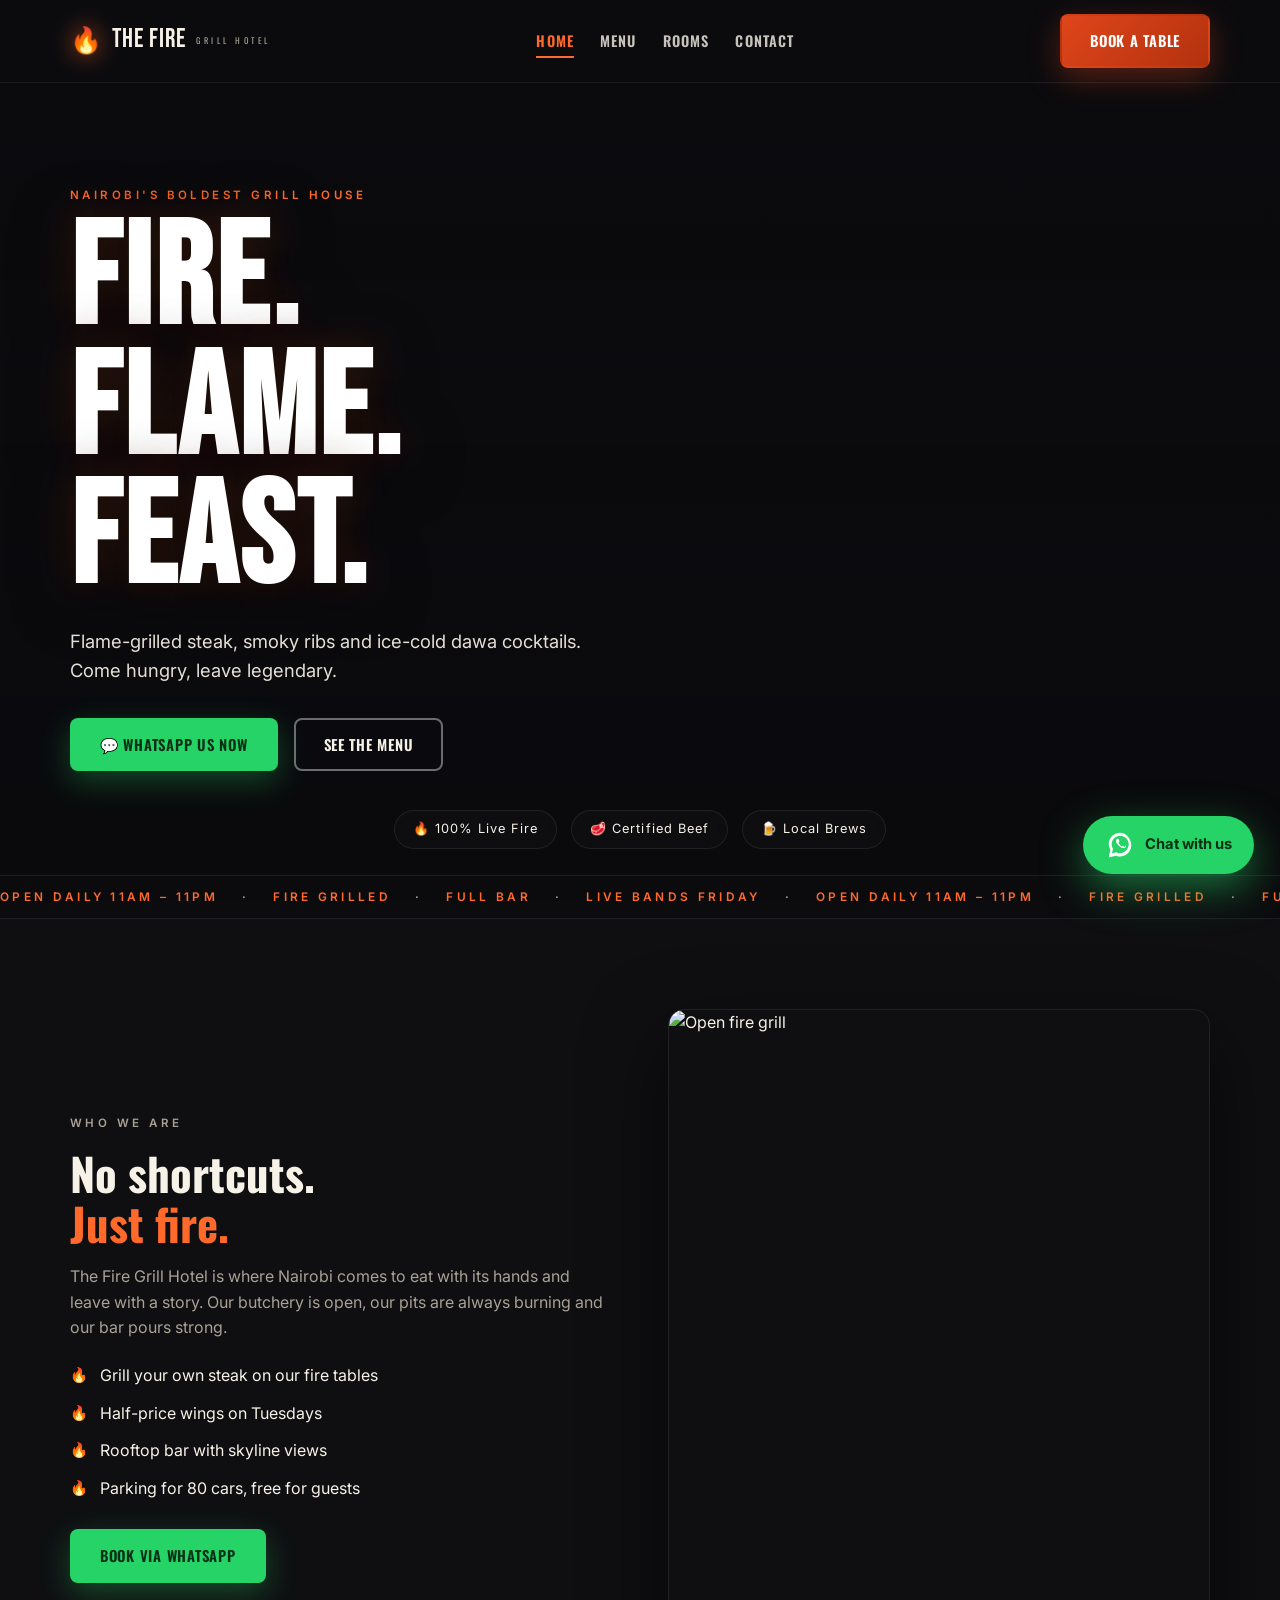
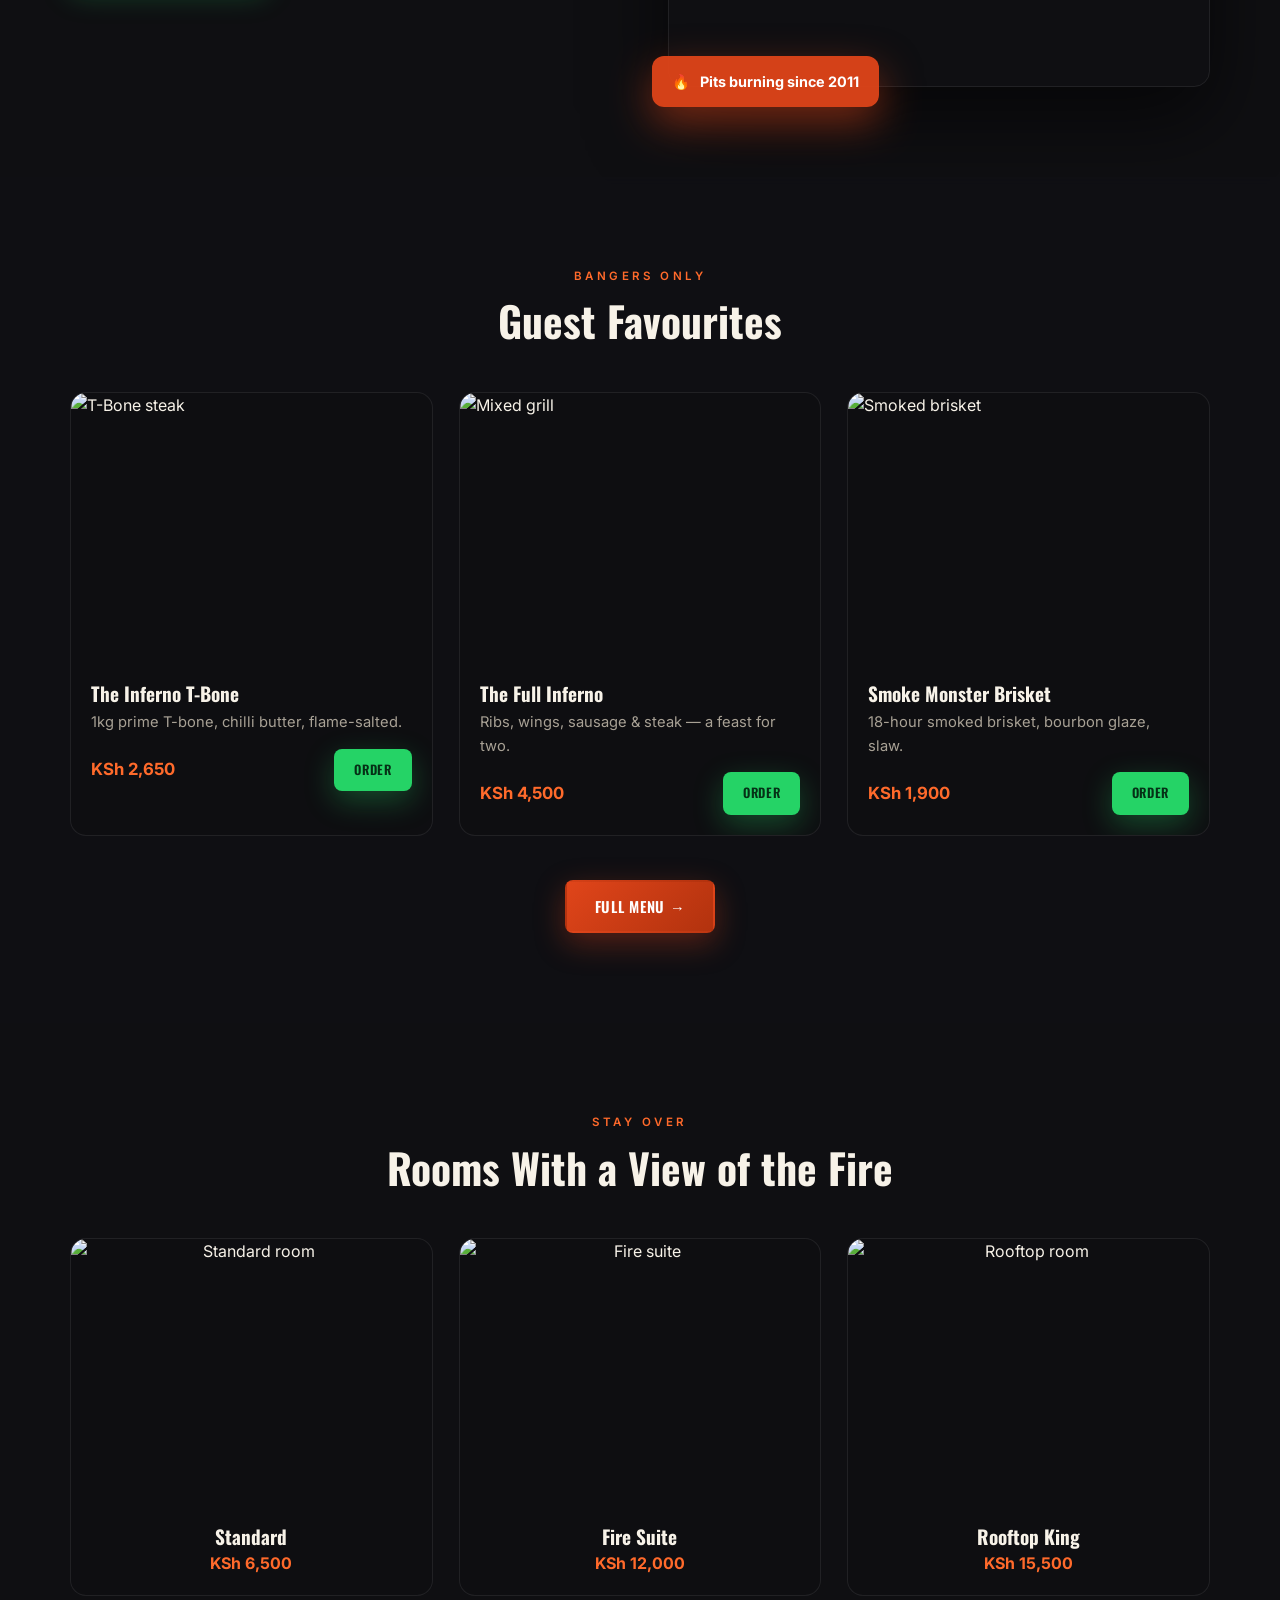
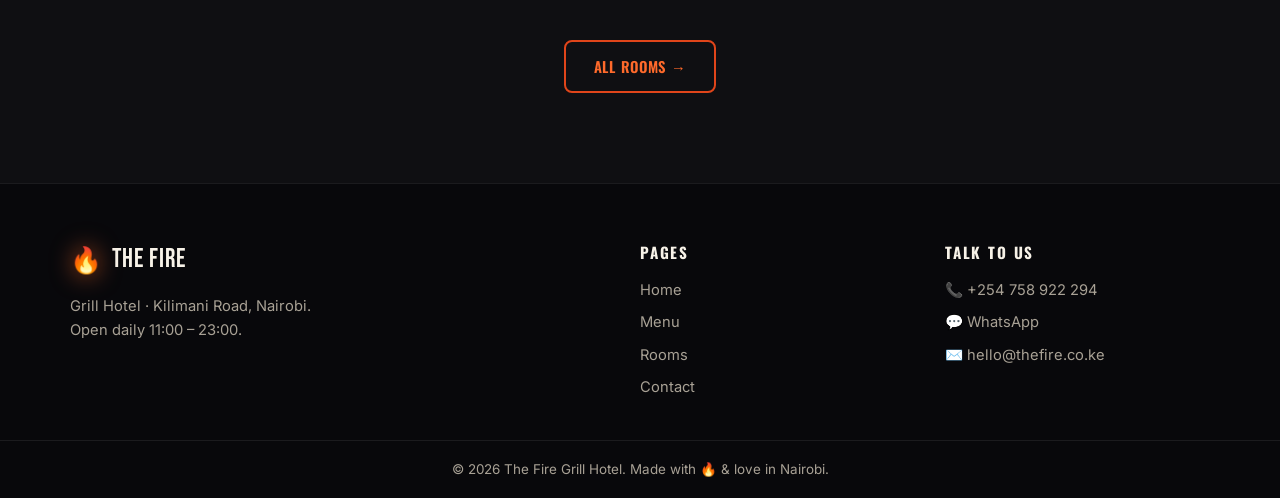
==== index.html @ 4947a5c0 "Initial commit: grill hotel with background image and WhatsApp integration" ====
<!DOCTYPE html>
<html lang="en">
<head>
  <meta charset="UTF-8" />
  <meta name="viewport" content="width=device-width, initial-scale=1.0" />
  <title>The Fire Grill Hotel — Home</title>
  <meta name="description" content="The Fire Grill Hotel — a bold grill house in Nairobi. Flame-grilled feasts, cool drinks and a warm welcome. Book on WhatsApp." />
  <link rel="preconnect" href="https://fonts.googleapis.com" />
  <link rel="preconnect" href="https://fonts.gstatic.com" crossorigin />
  <link href="https://fonts.googleapis.com/css2?family=Bebas+Neue&family=Oswald:wght@400;500;600&family=Inter:wght@300;400;500;600&display=swap" rel="stylesheet" />
  <link rel="stylesheet" href="css/style.css" />
</head>
<body>

  <!-- ====== FIXED BACKGROUND ====== -->
  <div class="bg-image" aria-hidden="true"></div>
  <div class="bg-tint" aria-hidden="true"></div>

  <!-- ====== NAV ====== -->
  <header class="nav" id="navbar">
    <div class="container nav-inner">
      <a href="index.html" class="brand">
        <span class="brand-mark">🔥</span>
        <span class="brand-text">THE FIRE</span>
        <small>GRILL HOTEL</small>
      </a>
      <nav class="nav-links" id="navLinks">
        <a href="index.html" class="active">Home</a>
        <a href="menu.html">Menu</a>
        <a href="rooms.html">Rooms</a>
        <a href="contact.html">Contact</a>
      </nav>
      <a href="contact.html" class="btn btn-solid nav-cta">Book a Table</a>
      <button class="hamburger" id="hamburger" aria-label="Menu"><span></span><span></span><span></span></button>
    </div>
  </header>

  <!-- ====== HERO ====== -->
  <section class="hero" id="home">
    <div class="container hero-content">
      <p class="eyebrow">Nairobi's Boldest Grill House</p>
      <h1 class="hero-title">FIRE.<br />FLAME.<br />FEAST.</h1>
      <p class="hero-sub">Flame-grilled steak, smoky ribs and ice-cold dawa cocktails. Come hungry, leave legendary.</p>
      <div class="hero-actions">
        <a href="https://wa.me/254758922294" target="_blank" rel="noopener" class="btn btn-wa">💬 WhatsApp Us Now</a>
        <a href="menu.html" class="btn btn-ghost">See the Menu</a>
      </div>
    </div>
    <div class="hero-badges">
      <span>🔥 100% Live Fire</span>
      <span>🥩 Certified Beef</span>
      <span>🍺 Local Brews</span>
    </div>
  </section>

  <!-- ====== TICKER ====== -->
  <div class="ticker">
    <div class="ticker-track">
      <span>OPEN DAILY 11AM – 11PM</span><span>·</span><span>FIRE GRILLED</span><span>·</span><span>FULL BAR</span><span>·</span><span>LIVE BANDS FRIDAY</span><span>·</span>
      <span>OPEN DAILY 11AM – 11PM</span><span>·</span><span>FIRE GRILLED</span><span>·</span><span>FULL BAR</span><span>·</span><span>LIVE BANDS FRIDAY</span><span>·</span>
    </div>
  </div>

  <!-- ====== ABOUT ====== -->
  <section class="section">
    <div class="container split">
      <div class="split-text">
        <p class="eyebrow">Who We Are</p>
        <h2>No shortcuts.<br /><em>Just fire.</em></h2>
        <p>The Fire Grill Hotel is where Nairobi comes to eat with its hands and leave with a story. Our butchery is open, our pits are always burning and our bar pours strong.</p>
        <ul class="tick-list">
          <li>Grill your own steak on our fire tables</li>
          <li>Half-price wings on Tuesdays</li>
          <li>Rooftop bar with skyline views</li>
          <li>Parking for 80 cars, free for guests</li>
        </ul>
        <a href="https://wa.me/254758922294?text=Hi%20The%20Fire!%20I%27d%20like%20to%20make%20a%20booking." target="_blank" rel="noopener" class="btn btn-wa">Book via WhatsApp</a>
      </div>
      <div class="split-media">
        <img src="https://images.unsplash.com/photo-1555396273-367ea4eb4db5?auto=format&fit=crop&w=900&q=80" alt="Open fire grill" loading="lazy" />
        <div class="flame-badge">🔥<span>Pits burning since 2011</span></div>
      </div>
    </div>
  </section>

  <!-- ====== SIGNATURES ====== -->
  <section class="section dark">
    <div class="container">
      <div class="section-head">
        <p class="eyebrow">Bangers Only</p>
        <h2>Guest Favourites</h2>
      </div>
      <div class="card-grid">
        <article class="flame-card">
          <img src="https://images.unsplash.com/photo-1600891964092-4316c288032e?auto=format&fit=crop&w=700&q=80" alt="T-Bone steak" loading="lazy" />
          <div class="card-body">
            <h3>The Inferno T-Bone</h3>
            <p>1kg prime T-bone, chilli butter, flame-salted.</p>
            <div class="card-foot"><span class="price">KSh 2,650</span><a href="https://wa.me/254758922294?text=Hi!%20I%27d%20like%20to%20order%20The%20Inferno%20T-Bone." target="_blank" rel="noopener" class="btn btn-mini btn-wa">Order</a></div>
          </div>
        </article>
        <article class="flame-card">
          <img src="https://images.unsplash.com/photo-1555939594-58d7cb561ad1?auto=format&fit=crop&w=700&q=80" alt="Mixed grill" loading="lazy" />
          <div class="card-body">
            <h3>The Full Inferno</h3>
            <p>Ribs, wings, sausage &amp; steak — a feast for two.</p>
            <div class="card-foot"><span class="price">KSh 4,500</span><a href="https://wa.me/254758922294?text=Hi!%20I%27d%20like%20to%20order%20The%20Full%20Inferno%20platter." target="_blank" rel="noopener" class="btn btn-mini btn-wa">Order</a></div>
          </div>
        </article>
        <article class="flame-card">
          <img src="https://images.unsplash.com/photo-1551024506-0bccd828d307?auto=format&fit=crop&w=700&q=80" alt="Smoked brisket" loading="lazy" />
          <div class="card-body">
            <h3>Smoke Monster Brisket</h3>
            <p>18-hour smoked brisket, bourbon glaze, slaw.</p>
            <div class="card-foot"><span class="price">KSh 1,900</span><a href="https://wa.me/254758922294?text=Hi!%20I%27d%20like%20to%20order%20the%20Smoke%20Monster%20Brisket." target="_blank" rel="noopener" class="btn btn-mini btn-wa">Order</a></div>
          </div>
        </article>
      </div>
      <div class="center-cta"><a href="menu.html" class="btn btn-solid">Full Menu →</a></div>
    </div>
  </section>

  <!-- ====== ROOMS TASTE ====== -->
  <section class="section">
    <div class="container">
      <div class="section-head">
        <p class="eyebrow">Stay Over</p>
        <h2>Rooms With a View of the Fire</h2>
      </div>
      <div class="room-strip">
        <div class="room-tile">
          <img src="https://images.unsplash.com/photo-1590490360182-c33d57733427?auto=format&fit=crop&w=700&q=80" alt="Standard room" loading="lazy" />
          <h3>Standard</h3>
          <span>KSh 6,500</span>
        </div>
        <div class="room-tile">
          <img src="https://images.unsplash.com/photo-1591088398332-8a7791972843?auto=format&fit=crop&w=700&q=80" alt="Fire suite" loading="lazy" />
          <h3>Fire Suite</h3>
          <span>KSh 12,000</span>
        </div>
        <div class="room-tile">
          <img src="https://images.unsplash.com/photo-1611892440504-42a792e24d32?auto=format&fit=crop&w=700&q=80" alt="Rooftop room" loading="lazy" />
          <h3>Rooftop King</h3>
          <span>KSh 15,500</span>
        </div>
      </div>
      <div class="center-cta"><a href="rooms.html" class="btn btn-outline">All Rooms →</a></div>
    </div>
  </section>

  <!-- ====== FOOTER ====== -->
  <footer class="footer">
    <div class="container footer-grid">
      <div class="footer-brand">
        <a href="index.html" class="brand"><span class="brand-mark">🔥</span><span class="brand-text">THE FIRE</span></a>
        <p>Grill Hotel · Kilimani Road, Nairobi.<br />Open daily 11:00 – 23:00.</p>
      </div>
      <div>
        <h4>Pages</h4>
        <ul>
          <li><a href="index.html">Home</a></li>
          <li><a href="menu.html">Menu</a></li>
          <li><a href="rooms.html">Rooms</a></li>
          <li><a href="contact.html">Contact</a></li>
        </ul>
      </div>
      <div>
        <h4>Talk to Us</h4>
        <ul>
          <li>📞 +254 758 922 294</li>
          <li><a href="https://wa.me/254758922294" target="_blank" rel="noopener">💬 WhatsApp</a></li>
          <li>✉️ hello@thefire.co.ke</li>
        </ul>
      </div>
    </div>
    <div class="footer-bottom"><p>© 2026 The Fire Grill Hotel. Made with 🔥 &amp; love in Nairobi.</p></div>
  </footer>

  <!-- ====== FLOATING WHATSAPP BUTTON ====== -->
  <a href="https://wa.me/254758922294?text=Hi%20The%20Fire%20Grill%20Hotel!%20I%27d%20like%20to%20make%20a%20reservation." class="wa-float" target="_blank" rel="noopener" aria-label="Chat on WhatsApp">
    <svg viewBox="0 0 32 32" width="30" height="30" fill="#fff" aria-hidden="true"><path d="M16 3C9.4 3 4 8.4 4 15c0 2.1.6 4.2 1.7 6L4 29l8.2-1.6c1.2.6 2.5.9 3.8.9 6.6 0 12-5.4 12-12S22.6 3 16 3zm0 21.8c-1.2 0-2.4-.3-3.4-.9l-.2-.1-4.9 1 1-4.8-.2-.3c-.8-1.3-1.2-2.8-1.2-4.4 0-5 4.1-9.1 9.1-9.1s9.1 4.1 9.1 9.1-4.2 9.5-9.3 9.5zm5-6.8c-.3-.1-1.6-.8-1.9-.9-.3-.1-.5-.1-.7.1-.2.3-.8.9-1 .1-.2-.1-.9-.9-1.7-1.7-.6-.7-1-1.4-1.2-1.7-.1-.2 0-.4.1-.6l.4-.5c.1-.2.2-.3.3-.5.1-.2 0-.4 0-.5l-.9-2.1c-.2-.5-.4-.4-.6-.4h-.5c-.2 0-.5.1-.7.3-.2.3-.9.9-.9 2.2s.9 2.5 1.1 2.7c.1.2 1.9 2.9 4.5 4.1.6.3 1.1.4 1.5.6.6.2 1.2.2 1.6.1.5-.1 1.6-.7 1.8-1.3.2-.6.2-1.2.2-1.3-.1-.1-.3-.2-.6-.3z"/></svg>
    <span>Chat with us</span>
  </a>

  <script src="js/main.js"></script>
</body>
</html>
---- css/style.css ----
/* ============================================
   The Fire Grill Hotel — Background + WhatsApp
   ============================================ */
:root {
  --coal: #0f0f12;
  --coal-2: rgba(24, 24, 30, 0.92);
  --ember: #e0451a;
  --ember-hi: #ff6a2b;
  --cream: #f7f2e8;
  --muted: #a8a195;
  --line: rgba(255, 255, 255, 0.08);
  --wa: #25d366;
  --wa-dark: #128c4b;
  --display: "Bebas Neue", "Oswald", sans-serif;
  --head: "Oswald", sans-serif;
  --body: "Inter", "Segoe UI", sans-serif;
}

* { margin: 0; padding: 0; box-sizing: border-box; }
html { scroll-behavior: smooth; }
body { font-family: var(--body); background: var(--coal); color: var(--cream); line-height: 1.6; overflow-x: hidden; }
img { max-width: 100%; display: block; }
a { color: inherit; text-decoration: none; }
ul { list-style: none; }

.container { width: min(1140px, 92%); margin: 0 auto; }
.section { padding: 90px 0; }
.dark { background: rgba(16, 16, 20, 0.85); backdrop-filter: blur(4px); }
.center-cta { text-align: center; margin-top: 44px; }

/* ---------- FIXED BACKGROUND IMAGE ---------- */
.bg-image {
  position: fixed;
  inset: 0;
  z-index: -2;
  background: url("https://images.unsplash.com/photo-1555396273-367ea4eb4db5?auto=format&fit=crop&w=2000&q=80") center 35% / cover no-repeat;
}
.bg-tint {
  position: fixed;
  inset: 0;
  z-index: -1;
  background: linear-gradient(180deg, rgba(10, 10, 13, 0.88) 0%, rgba(10, 10, 13, 0.78) 40%, rgba(10, 10, 13, 0.92) 100%);
}

.eyebrow {
  color: var(--ember-hi);
  text-transform: uppercase;
  letter-spacing: 0.3em;
  font-size: 0.72rem;
  font-weight: 600;
  margin-bottom: 12px;
}
h1, h2, h3 { font-family: var(--head); line-height: 1.12; }
h1 { font-family: var(--display); letter-spacing: 0.02em; }
h2 { font-size: clamp(1.8rem, 3.5vw, 2.6rem); margin-bottom: 16px; }
h2 em { font-style: normal; color: var(--ember-hi); }
.section-head { text-align: center; max-width: 640px; margin: 0 auto 48px; }
.section-head p:last-child { color: var(--muted); }

/* ---------- Buttons ---------- */
.btn {
  display: inline-block;
  padding: 13px 28px;
  border-radius: 8px;
  font-weight: 600;
  letter-spacing: 0.05em;
  font-size: 0.92rem;
  border: 2px solid transparent;
  cursor: pointer;
  transition: transform 0.25s ease, background 0.25s ease, box-shadow 0.25s ease;
  text-transform: uppercase;
  font-family: var(--head);
}
.btn-solid { background: linear-gradient(135deg, var(--ember), #b2320e); color: #fff; box-shadow: 0 10px 30px rgba(224, 69, 26, 0.35); }
.btn-solid:hover { transform: translateY(-3px); box-shadow: 0 16px 40px rgba(224, 69, 26, 0.5); }
.btn-ghost { border-color: rgba(255, 255, 255, 0.4); color: var(--cream); }
.btn-ghost:hover { border-color: var(--ember-hi); color: var(--ember-hi); transform: translateY(-3px); }
.btn-outline { border-color: var(--ember); color: var(--ember-hi); }
.btn-outline:hover { background: var(--ember); color: #fff; transform: translateY(-3px); }
.btn-wa { background: var(--wa); color: #053016; box-shadow: 0 10px 30px rgba(37, 211, 102, 0.3); }
.btn-wa:hover { background: #2ee571; transform: translateY(-3px); box-shadow: 0 16px 44px rgba(37, 211, 102, 0.45); }
.btn-mini { padding: 9px 18px; font-size: 0.8rem; }
.btn-lg { padding: 16px 38px; font-size: 1rem; }
.btn-block { width: 100%; text-align: center; }

/* ---------- Nav ---------- */
.nav { position: sticky; top: 0; z-index: 100; background: rgba(12, 12, 16, 0.85); backdrop-filter: blur(14px); border-bottom: 1px solid var(--line); }
.nav-inner { display: flex; align-items: center; justify-content: space-between; gap: 20px; padding: 14px 0; }
.brand { display: flex; align-items: center; gap: 10px; }
.brand-mark { font-size: 1.6rem; filter: drop-shadow(0 0 12px rgba(255, 106, 43, 0.7)); }
.brand-text { font-family: var(--display); font-size: 1.6rem; letter-spacing: 0.04em; }
.brand small { display: block; font-size: 0.52rem; letter-spacing: 0.42em; color: var(--muted); font-family: var(--head); }
.nav-links { display: flex; gap: 26px; font-size: 0.9rem; font-weight: 600; text-transform: uppercase; font-family: var(--head); letter-spacing: 0.08em; }
.nav-links a { color: var(--cream); opacity: 0.8; position: relative; transition: opacity 0.2s; }
.nav-links a::after { content: ""; position: absolute; left: 0; bottom: -6px; height: 2px; width: 0; background: var(--ember-hi); transition: width 0.3s; }
.nav-links a:hover { opacity: 1; }
.nav-links a.active { color: var(--ember-hi); opacity: 1; }
.nav-links a.active::after, .nav-links a:hover::after { width: 100%; }

.hamburger { display: none; flex-direction: column; gap: 5px; background: none; border: 0; cursor: pointer; padding: 6px; }
.hamburger span { width: 26px; height: 2px; background: var(--cream); transition: transform 0.3s, opacity 0.3s; }
.hamburger.open span:nth-child(1) { transform: translateY(7px) rotate(45deg); }
.hamburger.open span:nth-child(2) { opacity: 0; }
.hamburger.open span:nth-child(3) { transform: translateY(-7px) rotate(-45deg); }

/* ---------- Hero ---------- */
.hero { min-height: 88vh; display: flex; align-items: center; position: relative; padding: 40px 0; }
.hero-content { position: relative; z-index: 2; }
.hero-title {
  font-family: var(--display);
  font-size: clamp(4rem, 12vw, 9rem);
  line-height: 0.9;
  letter-spacing: 0.02em;
  color: #fff;
  text-shadow: 0 12px 60px rgba(0, 0, 0, 0.8), 0 0 40px rgba(255, 106, 43, 0.25);
  margin-bottom: 22px;
}
.hero-sub { max-width: 560px; font-size: 1.15rem; color: var(--cream); opacity: 0.92; margin-bottom: 32px; }
.hero-actions { display: flex; gap: 16px; flex-wrap: wrap; }
.hero-badges {
  position: absolute; bottom: 26px; left: 0; right: 0;
  display: flex; justify-content: center; gap: 14px; flex-wrap: wrap;
  z-index: 2;
}
.hero-badges span {
  background: rgba(15, 15, 18, 0.8); border: 1px solid var(--line);
  padding: 8px 18px; border-radius: 99px; font-size: 0.8rem; letter-spacing: 0.08em;
  color: var(--cream); backdrop-filter: blur(6px);
}

/* ---------- Ticker ---------- */
.ticker { border-top: 1px solid var(--line); border-bottom: 1px solid var(--line); background: rgba(12, 12, 16, 0.8); overflow: hidden; padding: 12px 0; }
.ticker-track { display: flex; gap: 24px; white-space: nowrap; animation: marquee 20s linear infinite; }
.ticker-track span { letter-spacing: 0.28em; font-size: 0.74rem; color: var(--muted); font-weight: 600; }
.ticker-track span:nth-child(odd) { color: var(--ember-hi); }
@keyframes marquee { from { transform: translateX(0); } to { transform: translateX(-50%); } }

/* ---------- Split ---------- */
.split { display: grid; grid-template-columns: 1fr 1fr; gap: 56px; align-items: center; }
.split-text p { color: var(--muted); margin-bottom: 16px; }
.split-text h2 { font-size: clamp(2rem, 4vw, 2.8rem); }
.tick-list { display: grid; gap: 12px; margin: 22px 0 28px; }
.tick-list li { position: relative; padding-left: 30px; color: var(--cream); }
.tick-list li::before { content: "🔥"; position: absolute; left: 0; font-size: 0.9rem; }
.split-media { position: relative; }
.split-media img { border-radius: 16px; box-shadow: 0 30px 80px rgba(0, 0, 0, 0.6); aspect-ratio: 4/5; object-fit: cover; width: 100%; border: 1px solid var(--line); }
.flame-badge {
  position: absolute; bottom: -20px; left: -16px;
  background: rgba(224, 69, 26, 0.95); color: #fff;
  padding: 14px 20px; border-radius: 12px; display: flex; align-items: center; gap: 10px;
  font-weight: 700; font-size: 0.9rem; box-shadow: 0 16px 40px rgba(224, 69, 26, 0.5);
}

/* ---------- Cards ---------- */
.card-grid { display: grid; grid-template-columns: repeat(3, 1fr); gap: 26px; }
.flame-card { background: rgba(15, 15, 18, 0.9); border: 1px solid var(--line); border-radius: 16px; overflow: hidden; transition: transform 0.3s ease, border-color 0.3s ease, box-shadow 0.3s ease; }
.flame-card:hover { transform: translateY(-8px); border-color: rgba(255, 106, 43, 0.6); box-shadow: 0 24px 60px rgba(0, 0, 0, 0.55); }
.flame-card img { aspect-ratio: 4/3; object-fit: cover; width: 100%; }
.card-body { padding: 20px; }
.card-body h3 { font-size: 1.2rem; margin-bottom: 6px; }
.card-body p { color: var(--muted); font-size: 0.92rem; margin-bottom: 14px; }
.card-foot { display: flex; justify-content: space-between; align-items: center; gap: 12px; }
.price { color: var(--ember-hi); font-weight: 700; white-space: nowrap; font-size: 1.05rem; }

/* ---------- Rooms ---------- */
.room-strip { display: grid; grid-template-columns: repeat(3, 1fr); gap: 26px; }
.room-tile { background: rgba(15, 15, 18, 0.9); border: 1px solid var(--line); border-radius: 16px; overflow: hidden; text-align: center; transition: transform 0.3s ease; }
.room-tile:hover { transform: translateY(-6px); }
.room-tile img { aspect-ratio: 4/3; object-fit: cover; width: 100%; }
.room-tile h3 { font-size: 1.2rem; margin: 16px 0 4px; }
.room-tile > span { color: var(--ember-hi); font-weight: 700; display: block; padding-bottom: 18px; }
.room-strip.stacked { grid-template-columns: 1fr; text-align: left; }
.room-tile.stacked { text-align: left; }
.room-strip.stacked .room-tile { display: grid; grid-template-columns: 1fr 1.4fr; text-align: left; }
.room-strip.stacked .room-tile img { height: 100%; }
.room-info { padding: 22px; display: flex; flex-direction: column; gap: 10px; }
.room-info p { color: var(--muted); font-size: 0.95rem; }
.room-foot { display: flex; justify-content: space-between; align-items: center; gap: 12px; margin-top: 6px; }
.room-foot .price small { color: var(--muted); font-size: 0.78rem; font-weight: 400; }

/* ---------- Page head ---------- */
.page-head { padding: 90px 0 30px; text-align: center; }
.page-head h1 { font-size: clamp(3rem, 8vw, 5.5rem); color: #fff; text-shadow: 0 8px 40px rgba(0, 0, 0, 0.7); }
.page-sub { color: var(--muted); max-width: 560px; margin: 10px auto 0; }

/* ---------- Menu ---------- */
.menu-section { max-width: 820px; margin: 0 auto 56px; }
.menu-cat { font-family: var(--head); font-size: 1.5rem; text-transform: uppercase; letter-spacing: 0.1em; margin-bottom: 22px; color: #fff; display: flex; align-items: center; gap: 10px; }
.menu-cat span { color: var(--ember-hi); }
.menu-list { display: grid; }
.menu-item { display: flex; justify-content: space-between; align-items: baseline; gap: 24px; padding: 20px 6px; border-bottom: 1px dashed var(--line); }
.menu-item h3 { font-size: 1.15rem; margin-bottom: 4px; }
.menu-item p { color: var(--muted); font-size: 0.92rem; }
.tag { font-family: var(--head); font-size: 0.62rem; letter-spacing: 0.12em; background: rgba(255, 106, 43, 0.15); color: var(--ember-hi); border: 1px solid rgba(255, 106, 43, 0.4); border-radius: 99px; padding: 3px 10px; vertical-align: middle; }

/* ---------- Contact ---------- */
.contact-grid { display: grid; grid-template-columns: 1fr 1.1fr; gap: 48px; align-items: start; }
.wa-card {
  background: rgba(37, 211, 102, 0.08);
  border: 1px solid rgba(37, 211, 102, 0.4);
  border-radius: 16px;
  padding: 30px;
  margin-bottom: 30px;
  text-align: center;
}
.wa-card h2 { font-size: 1.7rem; margin-top: 12px; }
.wa-card p { color: var(--muted); margin-bottom: 20px; }
.info-list { display: grid; gap: 20px; }
.info-row { display: flex; gap: 16px; align-items: flex-start; }
.info-row > span { font-size: 1.4rem; }
.info-row strong { display: block; font-size: 0.95rem; }
.info-row p { color: var(--muted); font-size: 0.92rem; }

.reserve-form { background: rgba(18, 18, 24, 0.92); border: 1px solid var(--line); border-radius: 16px; padding: 32px; backdrop-filter: blur(8px); }
.reserve-form h3 { font-family: var(--head); font-size: 1.5rem; text-transform: uppercase; letter-spacing: 0.06em; margin-bottom: 22px; }
.field { margin-bottom: 18px; }
.field label { display: block; font-size: 0.84rem; color: var(--muted); margin-bottom: 7px; letter-spacing: 0.04em; }
.field input, .field textarea {
  width: 100%; padding: 13px 16px; border-radius: 8px; border: 1px solid var(--line);
  background: rgba(10, 10, 14, 0.8); color: var(--cream); font-family: var(--body); font-size: 0.95rem;
  transition: border-color 0.25s; resize: vertical;
}
.field input:focus, .field textarea:focus { outline: none; border-color: var(--ember-hi); }
.field input::placeholder, .field textarea::placeholder { color: rgba(255, 255, 255, 0.3); }
.form-note { margin-top: 14px; text-align: center; color: var(--wa); font-weight: 600; min-height: 1.4em; }

/* ---------- Floating WhatsApp ---------- */
.wa-float {
  position: fixed;
  bottom: 26px;
  right: 26px;
  z-index: 300;
  display: flex;
  align-items: center;
  gap: 10px;
  background: var(--wa);
  color: #053016;
  font-weight: 700;
  padding: 14px 22px;
  border-radius: 999px;
  box-shadow: 0 14px 40px rgba(37, 211, 102, 0.5);
  font-size: 0.92rem;
  transition: transform 0.25s ease, box-shadow 0.25s ease;
  animation: wa-pulse 2.4s infinite;
}
.wa-float:hover { transform: translateY(-4px) scale(1.04); box-shadow: 0 20px 50px rgba(37, 211, 102, 0.65); }
@keyframes wa-pulse {
  0%, 100% { box-shadow: 0 14px 40px rgba(37, 211, 102, 0.5); }
  50% { box-shadow: 0 14px 44px rgba(37, 211, 102, 0.85), 0 0 0 10px rgba(37, 211, 102, 0.12); }
}

/* ---------- Footer ---------- */
.footer { background: rgba(9, 9, 12, 0.95); border-top: 1px solid var(--line); padding-top: 56px; }
.footer-grid { display: grid; grid-template-columns: 2fr 1fr 1fr; gap: 40px; padding-bottom: 40px; }
.footer-brand p { color: var(--muted); margin-top: 14px; font-size: 0.92rem; }
.footer h4 { font-family: var(--head); text-transform: uppercase; letter-spacing: 0.12em; font-size: 0.95rem; margin-bottom: 14px; }
.footer ul { display: grid; gap: 9px; }
.footer li { color: var(--muted); font-size: 0.92rem; }
.footer li a:hover { color: var(--ember-hi); }
.footer-bottom { border-top: 1px solid var(--line); padding: 18px 0; text-align: center; color: var(--muted); font-size: 0.84rem; }

/* ---------- Responsive ---------- */
@media (max-width: 900px) {
  .nav-links {
    position: fixed; inset: 0 0 0 auto; width: min(320px, 80vw); flex-direction: column;
    background: rgba(10, 10, 14, 0.98); padding: 100px 40px; gap: 24px; transform: translateX(100%);
    transition: transform 0.35s ease; box-shadow: -20px 0 60px rgba(0, 0, 0, 0.5);
  }
  .nav-links.open { transform: none; }
  .hamburger { display: flex; }
  .nav-cta { display: none; }
  .split, .contact-grid { grid-template-columns: 1fr; }
  .card-grid, .room-strip { grid-template-columns: 1fr; }
  .room-strip.stacked .room-tile { grid-template-columns: 1fr; }
  .room-strip.stacked .room-tile img { aspect-ratio: 4/3; height: auto; }
  .footer-grid { grid-template-columns: 1fr 1fr; }
  .wa-float span { display: none; }
  .wa-float { padding: 15px; border-radius: 50%; }
}
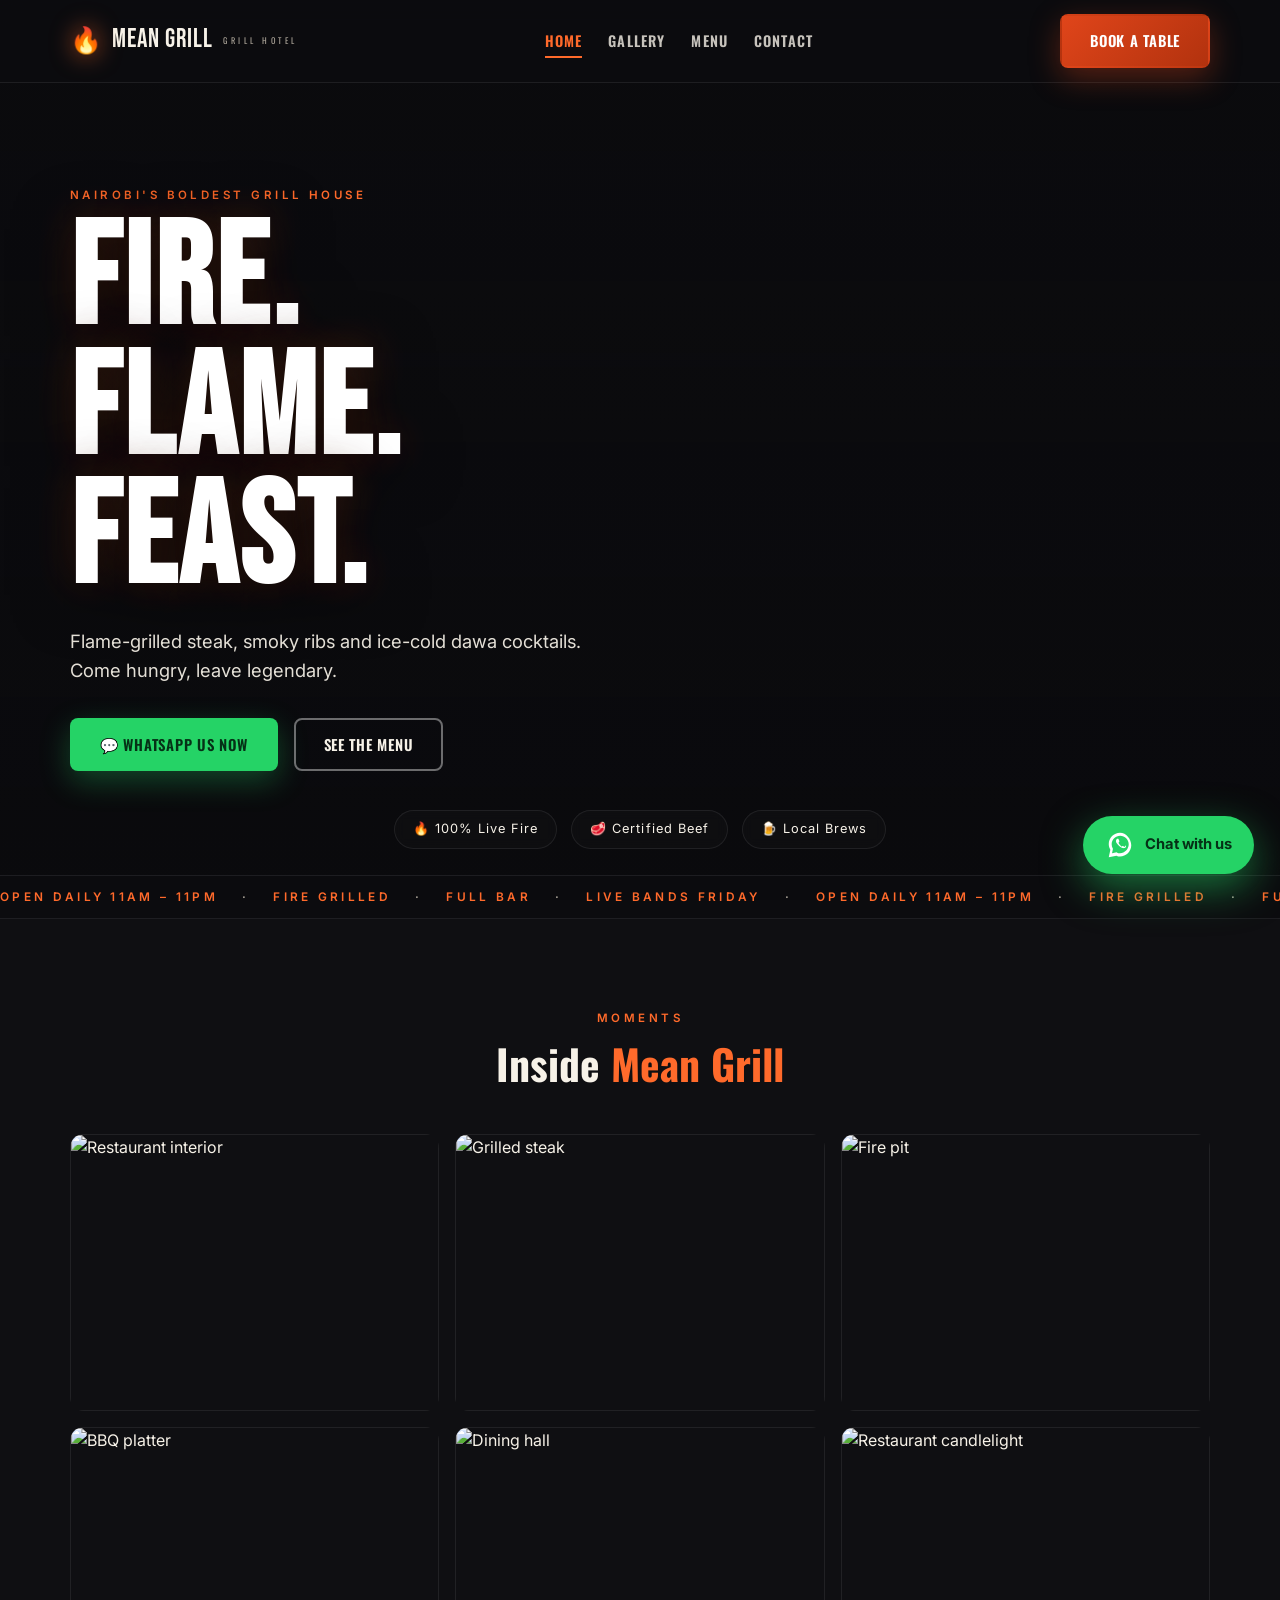
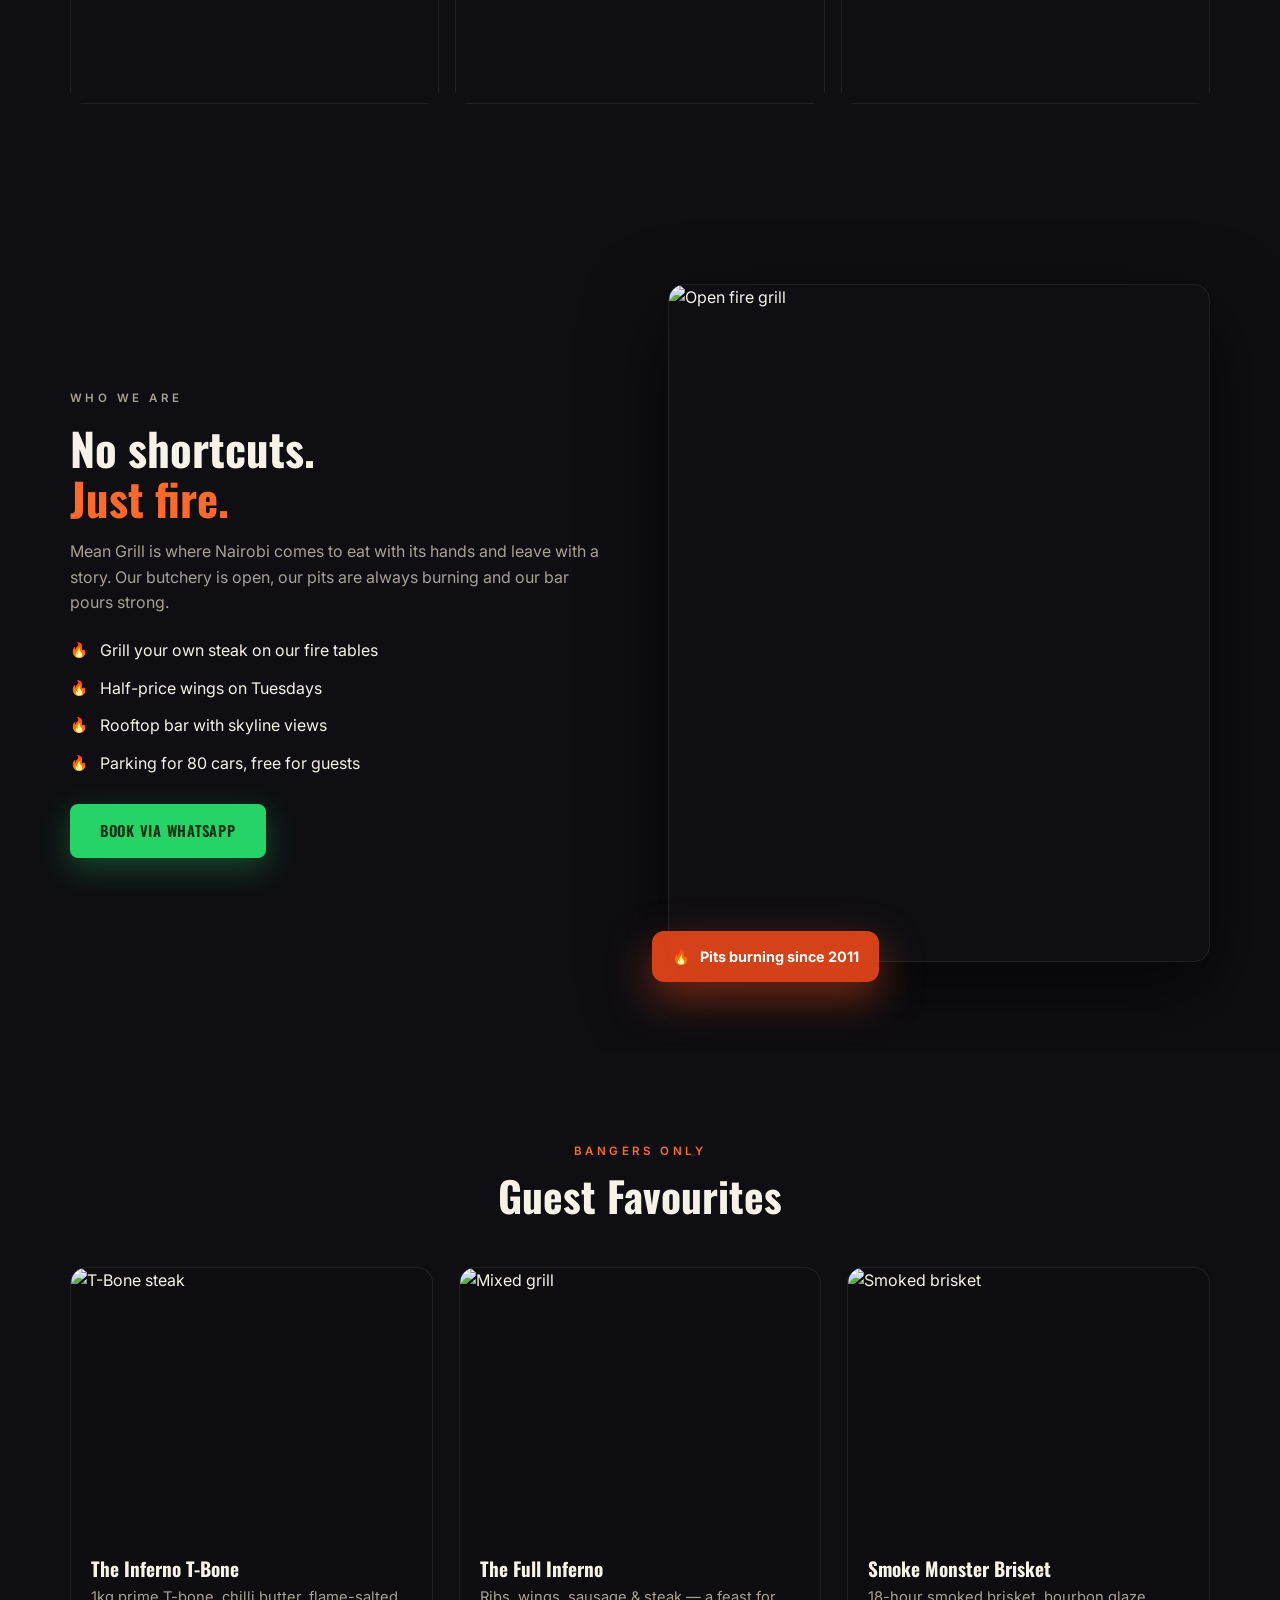
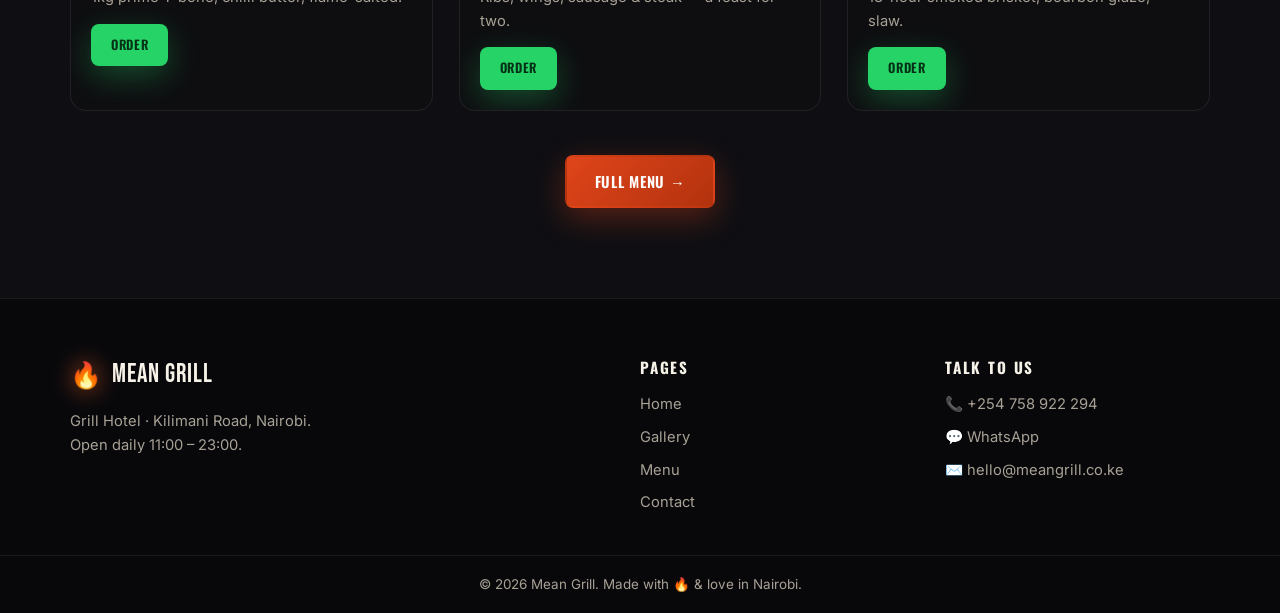
==== commit d300f0dd: "Rebrand to Mean Grill; remove prices and rooms; add gallery & floating WhatsApp button" ====
--- a/index.html
+++ b/index.html
@@ -3,8 +3,8 @@
 <head>
   <meta charset="UTF-8" />
   <meta name="viewport" content="width=device-width, initial-scale=1.0" />
-  <title>The Fire Grill Hotel — Home</title>
-  <meta name="description" content="The Fire Grill Hotel — a bold grill house in Nairobi. Flame-grilled feasts, cool drinks and a warm welcome. Book on WhatsApp." />
+  <title>Mean Grill — Home</title>
+  <meta name="description" content="Mean Grill — a bold grill house in Nairobi. Flame-grilled feasts, cool drinks and a warm welcome. Book on WhatsApp." />
   <link rel="preconnect" href="https://fonts.googleapis.com" />
   <link rel="preconnect" href="https://fonts.gstatic.com" crossorigin />
   <link href="https://fonts.googleapis.com/css2?family=Bebas+Neue&family=Oswald:wght@400;500;600&family=Inter:wght@300;400;500;600&display=swap" rel="stylesheet" />
@@ -21,13 +21,13 @@
     <div class="container nav-inner">
       <a href="index.html" class="brand">
         <span class="brand-mark">🔥</span>
-        <span class="brand-text">THE FIRE</span>
+        <span class="brand-text">MEAN GRILL</span>
         <small>GRILL HOTEL</small>
       </a>
       <nav class="nav-links" id="navLinks">
         <a href="index.html" class="active">Home</a>
+        <a href="#gallery">Gallery</a>
         <a href="menu.html">Menu</a>
-        <a href="rooms.html">Rooms</a>
         <a href="contact.html">Contact</a>
       </nav>
       <a href="contact.html" class="btn btn-solid nav-cta">Book a Table</a>
@@ -61,20 +61,38 @@
     </div>
   </div>
 
+  <!-- ====== GALLERY ====== -->
+  <section class="section" id="gallery">
+    <div class="container">
+      <div class="section-head">
+        <p class="eyebrow">Moments</p>
+        <h2>Inside <em>Mean Grill</em></h2>
+      </div>
+      <div class="gallery-grid">
+        <figure class="g-item"><img src="https://images.unsplash.com/photo-1517248135467-4c7edcad34c4?auto=format&fit=crop&w=800&q=80" alt="Restaurant interior" loading="lazy" /></figure>
+        <figure class="g-item"><img src="https://images.unsplash.com/photo-1544025162-d76694265947?auto=format&fit=crop&w=800&q=80" alt="Grilled steak" loading="lazy" /></figure>
+        <figure class="g-item"><img src="https://images.unsplash.com/photo-1555396273-367ea4eb4db5?auto=format&fit=crop&w=800&q=80" alt="Fire pit" loading="lazy" /></figure>
+        <figure class="g-item"><img src="https://images.unsplash.com/photo-1555939594-58d7cb561ad1?auto=format&fit=crop&w=800&q=80" alt="BBQ platter" loading="lazy" /></figure>
+        <figure class="g-item"><img src="https://images.unsplash.com/photo-1552566626-52f8b828add9?auto=format&fit=crop&w=800&q=80" alt="Dining hall" loading="lazy" /></figure>
+        <figure class="g-item"><img src="https://images.unsplash.com/photo-1414235077428-338989a2e8c0?auto=format&fit=crop&w=800&q=80" alt="Restaurant candlelight" loading="lazy" /></figure>
+      </div>
+    </div>
+  </section>
+
   <!-- ====== ABOUT ====== -->
-  <section class="section">
+  <section class="section dark">
     <div class="container split">
       <div class="split-text">
         <p class="eyebrow">Who We Are</p>
         <h2>No shortcuts.<br /><em>Just fire.</em></h2>
-        <p>The Fire Grill Hotel is where Nairobi comes to eat with its hands and leave with a story. Our butchery is open, our pits are always burning and our bar pours strong.</p>
+        <p>Mean Grill is where Nairobi comes to eat with its hands and leave with a story. Our butchery is open, our pits are always burning and our bar pours strong.</p>
         <ul class="tick-list">
           <li>Grill your own steak on our fire tables</li>
           <li>Half-price wings on Tuesdays</li>
           <li>Rooftop bar with skyline views</li>
           <li>Parking for 80 cars, free for guests</li>
         </ul>
-        <a href="https://wa.me/254758922294?text=Hi%20The%20Fire!%20I%27d%20like%20to%20make%20a%20booking." target="_blank" rel="noopener" class="btn btn-wa">Book via WhatsApp</a>
+        <a href="https://wa.me/254758922294?text=Hi%20Mean%20Grill!%20I%27d%20like%20to%20make%20a%20booking." target="_blank" rel="noopener" class="btn btn-wa">Book via WhatsApp</a>
       </div>
       <div class="split-media">
         <img src="https://images.unsplash.com/photo-1555396273-367ea4eb4db5?auto=format&fit=crop&w=900&q=80" alt="Open fire grill" loading="lazy" />
@@ -96,7 +114,7 @@
           <div class="card-body">
             <h3>The Inferno T-Bone</h3>
             <p>1kg prime T-bone, chilli butter, flame-salted.</p>
-            <div class="card-foot"><span class="price">KSh 2,650</span><a href="https://wa.me/254758922294?text=Hi!%20I%27d%20like%20to%20order%20The%20Inferno%20T-Bone." target="_blank" rel="noopener" class="btn btn-mini btn-wa">Order</a></div>
+            <div class="card-foot"><a href="https://wa.me/254758922294?text=Hi%20Mean%20Grill!%20I%27d%20like%20to%20order%20The%20Inferno%20T-Bone." target="_blank" rel="noopener" class="btn btn-mini btn-wa">Order</a></div>
           </div>
         </article>
         <article class="flame-card">
@@ -104,7 +122,7 @@
           <div class="card-body">
             <h3>The Full Inferno</h3>
             <p>Ribs, wings, sausage &amp; steak — a feast for two.</p>
-            <div class="card-foot"><span class="price">KSh 4,500</span><a href="https://wa.me/254758922294?text=Hi!%20I%27d%20like%20to%20order%20The%20Full%20Inferno%20platter." target="_blank" rel="noopener" class="btn btn-mini btn-wa">Order</a></div>
+            <div class="card-foot"><a href="https://wa.me/254758922294?text=Hi%20Mean%20Grill!%20I%27d%20like%20to%20order%20The%20Full%20Inferno%20platter." target="_blank" rel="noopener" class="btn btn-mini btn-wa">Order</a></div>
           </div>
         </article>
         <article class="flame-card">
@@ -112,7 +130,7 @@
           <div class="card-body">
             <h3>Smoke Monster Brisket</h3>
             <p>18-hour smoked brisket, bourbon glaze, slaw.</p>
-            <div class="card-foot"><span class="price">KSh 1,900</span><a href="https://wa.me/254758922294?text=Hi!%20I%27d%20like%20to%20order%20the%20Smoke%20Monster%20Brisket." target="_blank" rel="noopener" class="btn btn-mini btn-wa">Order</a></div>
+            <div class="card-foot"><a href="https://wa.me/254758922294?text=Hi%20Mean%20Grill!%20I%27d%20like%20to%20order%20the%20Smoke%20Monster%20Brisket." target="_blank" rel="noopener" class="btn btn-mini btn-wa">Order</a></div>
           </div>
         </article>
       </div>
@@ -120,47 +138,19 @@
     </div>
   </section>
 
-  <!-- ====== ROOMS TASTE ====== -->
-  <section class="section">
-    <div class="container">
-      <div class="section-head">
-        <p class="eyebrow">Stay Over</p>
-        <h2>Rooms With a View of the Fire</h2>
-      </div>
-      <div class="room-strip">
-        <div class="room-tile">
-          <img src="https://images.unsplash.com/photo-1590490360182-c33d57733427?auto=format&fit=crop&w=700&q=80" alt="Standard room" loading="lazy" />
-          <h3>Standard</h3>
-          <span>KSh 6,500</span>
-        </div>
-        <div class="room-tile">
-          <img src="https://images.unsplash.com/photo-1591088398332-8a7791972843?auto=format&fit=crop&w=700&q=80" alt="Fire suite" loading="lazy" />
-          <h3>Fire Suite</h3>
-          <span>KSh 12,000</span>
-        </div>
-        <div class="room-tile">
-          <img src="https://images.unsplash.com/photo-1611892440504-42a792e24d32?auto=format&fit=crop&w=700&q=80" alt="Rooftop room" loading="lazy" />
-          <h3>Rooftop King</h3>
-          <span>KSh 15,500</span>
-        </div>
-      </div>
-      <div class="center-cta"><a href="rooms.html" class="btn btn-outline">All Rooms →</a></div>
-    </div>
-  </section>
-
   <!-- ====== FOOTER ====== -->
   <footer class="footer">
     <div class="container footer-grid">
       <div class="footer-brand">
-        <a href="index.html" class="brand"><span class="brand-mark">🔥</span><span class="brand-text">THE FIRE</span></a>
+        <a href="index.html" class="brand"><span class="brand-mark">🔥</span><span class="brand-text">MEAN GRILL</span></a>
         <p>Grill Hotel · Kilimani Road, Nairobi.<br />Open daily 11:00 – 23:00.</p>
       </div>
       <div>
         <h4>Pages</h4>
         <ul>
           <li><a href="index.html">Home</a></li>
+          <li><a href="#gallery">Gallery</a></li>
           <li><a href="menu.html">Menu</a></li>
-          <li><a href="rooms.html">Rooms</a></li>
           <li><a href="contact.html">Contact</a></li>
         </ul>
       </div>
@@ -169,15 +159,15 @@
         <ul>
           <li>📞 +254 758 922 294</li>
           <li><a href="https://wa.me/254758922294" target="_blank" rel="noopener">💬 WhatsApp</a></li>
-          <li>✉️ hello@thefire.co.ke</li>
+          <li>✉️ hello@meangrill.co.ke</li>
         </ul>
       </div>
     </div>
-    <div class="footer-bottom"><p>© 2026 The Fire Grill Hotel. Made with 🔥 &amp; love in Nairobi.</p></div>
+    <div class="footer-bottom"><p>© 2026 Mean Grill. Made with 🔥 &amp; love in Nairobi.</p></div>
   </footer>
 
   <!-- ====== FLOATING WHATSAPP BUTTON ====== -->
-  <a href="https://wa.me/254758922294?text=Hi%20The%20Fire%20Grill%20Hotel!%20I%27d%20like%20to%20make%20a%20reservation." class="wa-float" target="_blank" rel="noopener" aria-label="Chat on WhatsApp">
+  <a href="https://wa.me/254758922294?text=Hi%20Mean%20Grill!%20I%27d%20like%20to%20make%20a%20reservation." class="wa-float" target="_blank" rel="noopener" aria-label="Chat on WhatsApp">
     <svg viewBox="0 0 32 32" width="30" height="30" fill="#fff" aria-hidden="true"><path d="M16 3C9.4 3 4 8.4 4 15c0 2.1.6 4.2 1.7 6L4 29l8.2-1.6c1.2.6 2.5.9 3.8.9 6.6 0 12-5.4 12-12S22.6 3 16 3zm0 21.8c-1.2 0-2.4-.3-3.4-.9l-.2-.1-4.9 1 1-4.8-.2-.3c-.8-1.3-1.2-2.8-1.2-4.4 0-5 4.1-9.1 9.1-9.1s9.1 4.1 9.1 9.1-4.2 9.5-9.3 9.5zm5-6.8c-.3-.1-1.6-.8-1.9-.9-.3-.1-.5-.1-.7.1-.2.3-.8.9-1 .1-.2-.1-.9-.9-1.7-1.7-.6-.7-1-1.4-1.2-1.7-.1-.2 0-.4.1-.6l.4-.5c.1-.2.2-.3.3-.5.1-.2 0-.4 0-.5l-.9-2.1c-.2-.5-.4-.4-.6-.4h-.5c-.2 0-.5.1-.7.3-.2.3-.9.9-.9 2.2s.9 2.5 1.1 2.7c.1.2 1.9 2.9 4.5 4.1.6.3 1.1.4 1.5.6.6.2 1.2.2 1.6.1.5-.1 1.6-.7 1.8-1.3.2-.6.2-1.2.2-1.3-.1-.1-.3-.2-.6-.3z"/></svg>
     <span>Chat with us</span>
   </a>
--- a/css/style.css
+++ b/css/style.css
@@ -1,5 +1,5 @@
 /* ============================================
-   The Fire Grill Hotel — Background + WhatsApp
+   Mean Grill — Background + WhatsApp
    ============================================ */
 :root {
   --coal: #0f0f12;
@@ -159,24 +159,13 @@
 .card-body { padding: 20px; }
 .card-body h3 { font-size: 1.2rem; margin-bottom: 6px; }
 .card-body p { color: var(--muted); font-size: 0.92rem; margin-bottom: 14px; }
-.card-foot { display: flex; justify-content: space-between; align-items: center; gap: 12px; }
-.price { color: var(--ember-hi); font-weight: 700; white-space: nowrap; font-size: 1.05rem; }
-
-/* ---------- Rooms ---------- */
-.room-strip { display: grid; grid-template-columns: repeat(3, 1fr); gap: 26px; }
-.room-tile { background: rgba(15, 15, 18, 0.9); border: 1px solid var(--line); border-radius: 16px; overflow: hidden; text-align: center; transition: transform 0.3s ease; }
-.room-tile:hover { transform: translateY(-6px); }
-.room-tile img { aspect-ratio: 4/3; object-fit: cover; width: 100%; }
-.room-tile h3 { font-size: 1.2rem; margin: 16px 0 4px; }
-.room-tile > span { color: var(--ember-hi); font-weight: 700; display: block; padding-bottom: 18px; }
-.room-strip.stacked { grid-template-columns: 1fr; text-align: left; }
-.room-tile.stacked { text-align: left; }
-.room-strip.stacked .room-tile { display: grid; grid-template-columns: 1fr 1.4fr; text-align: left; }
-.room-strip.stacked .room-tile img { height: 100%; }
-.room-info { padding: 22px; display: flex; flex-direction: column; gap: 10px; }
-.room-info p { color: var(--muted); font-size: 0.95rem; }
-.room-foot { display: flex; justify-content: space-between; align-items: center; gap: 12px; margin-top: 6px; }
-.room-foot .price small { color: var(--muted); font-size: 0.78rem; font-weight: 400; }
+.card-foot { display: flex; justify-content: flex-start; align-items: center; gap: 12px; }
+
+/* ---------- Gallery ---------- */
+.gallery-grid { display: grid; grid-template-columns: repeat(3, 1fr); gap: 16px; }
+.g-item { border-radius: 14px; overflow: hidden; aspect-ratio: 4/3; }
+.g-item img { width: 100%; height: 100%; object-fit: cover; transition: transform 0.5s ease; border: 1px solid var(--line); }
+.g-item:hover img { transform: scale(1.06); }
 
 /* ---------- Page head ---------- */
 .page-head { padding: 90px 0 30px; text-align: center; }
@@ -223,6 +212,14 @@
 .field input:focus, .field textarea:focus { outline: none; border-color: var(--ember-hi); }
 .field input::placeholder, .field textarea::placeholder { color: rgba(255, 255, 255, 0.3); }
 .form-note { margin-top: 14px; text-align: center; color: var(--wa); font-weight: 600; min-height: 1.4em; }
+
+/* ---------- Gallery (responsive) ---------- */
+@media (max-width: 900px) {
+  .gallery-grid { grid-template-columns: repeat(2, 1fr); }
+}
+@media (max-width: 520px) {
+  .gallery-grid { grid-template-columns: 1fr; }
+}
 
 /* ---------- Floating WhatsApp ---------- */
 .wa-float {
@@ -270,9 +267,7 @@
   .hamburger { display: flex; }
   .nav-cta { display: none; }
   .split, .contact-grid { grid-template-columns: 1fr; }
-  .card-grid, .room-strip { grid-template-columns: 1fr; }
-  .room-strip.stacked .room-tile { grid-template-columns: 1fr; }
-  .room-strip.stacked .room-tile img { aspect-ratio: 4/3; height: auto; }
+  .card-grid { grid-template-columns: 1fr; }
   .footer-grid { grid-template-columns: 1fr 1fr; }
   .wa-float span { display: none; }
   .wa-float { padding: 15px; border-radius: 50%; }
